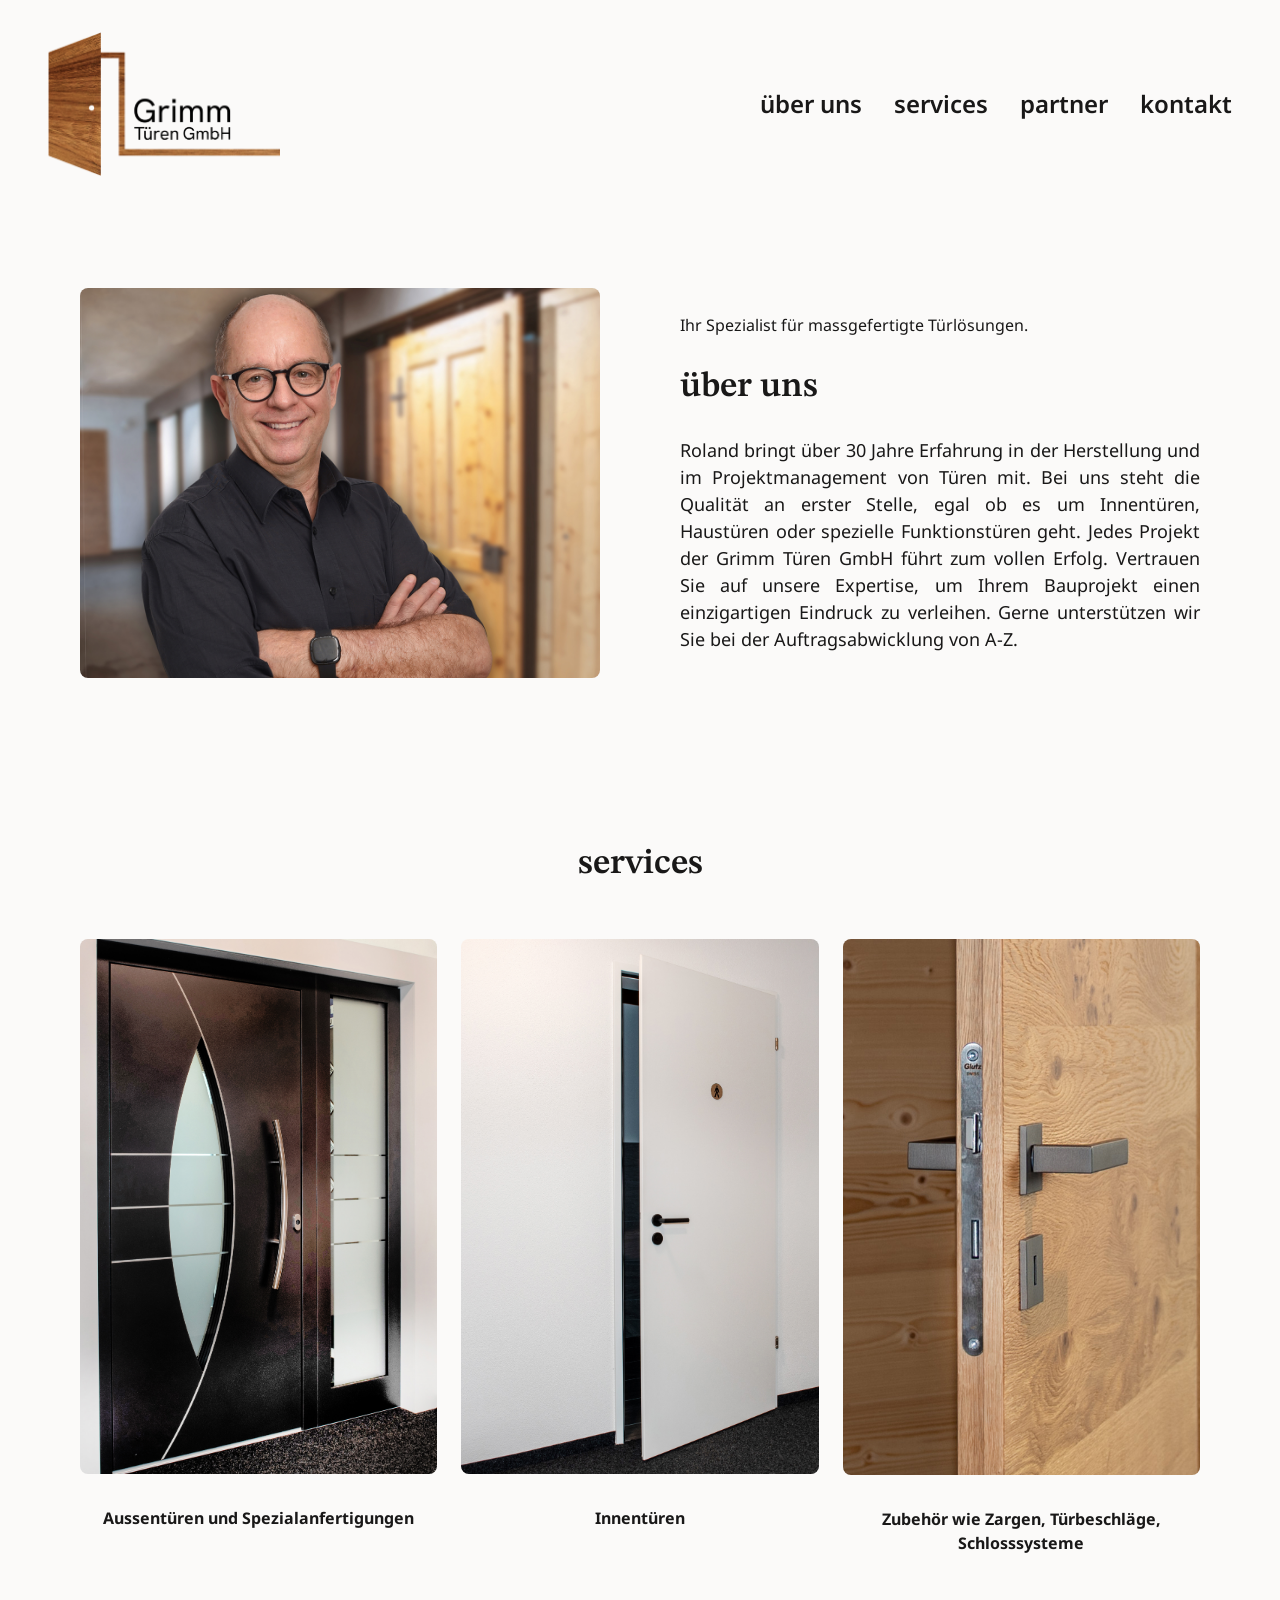
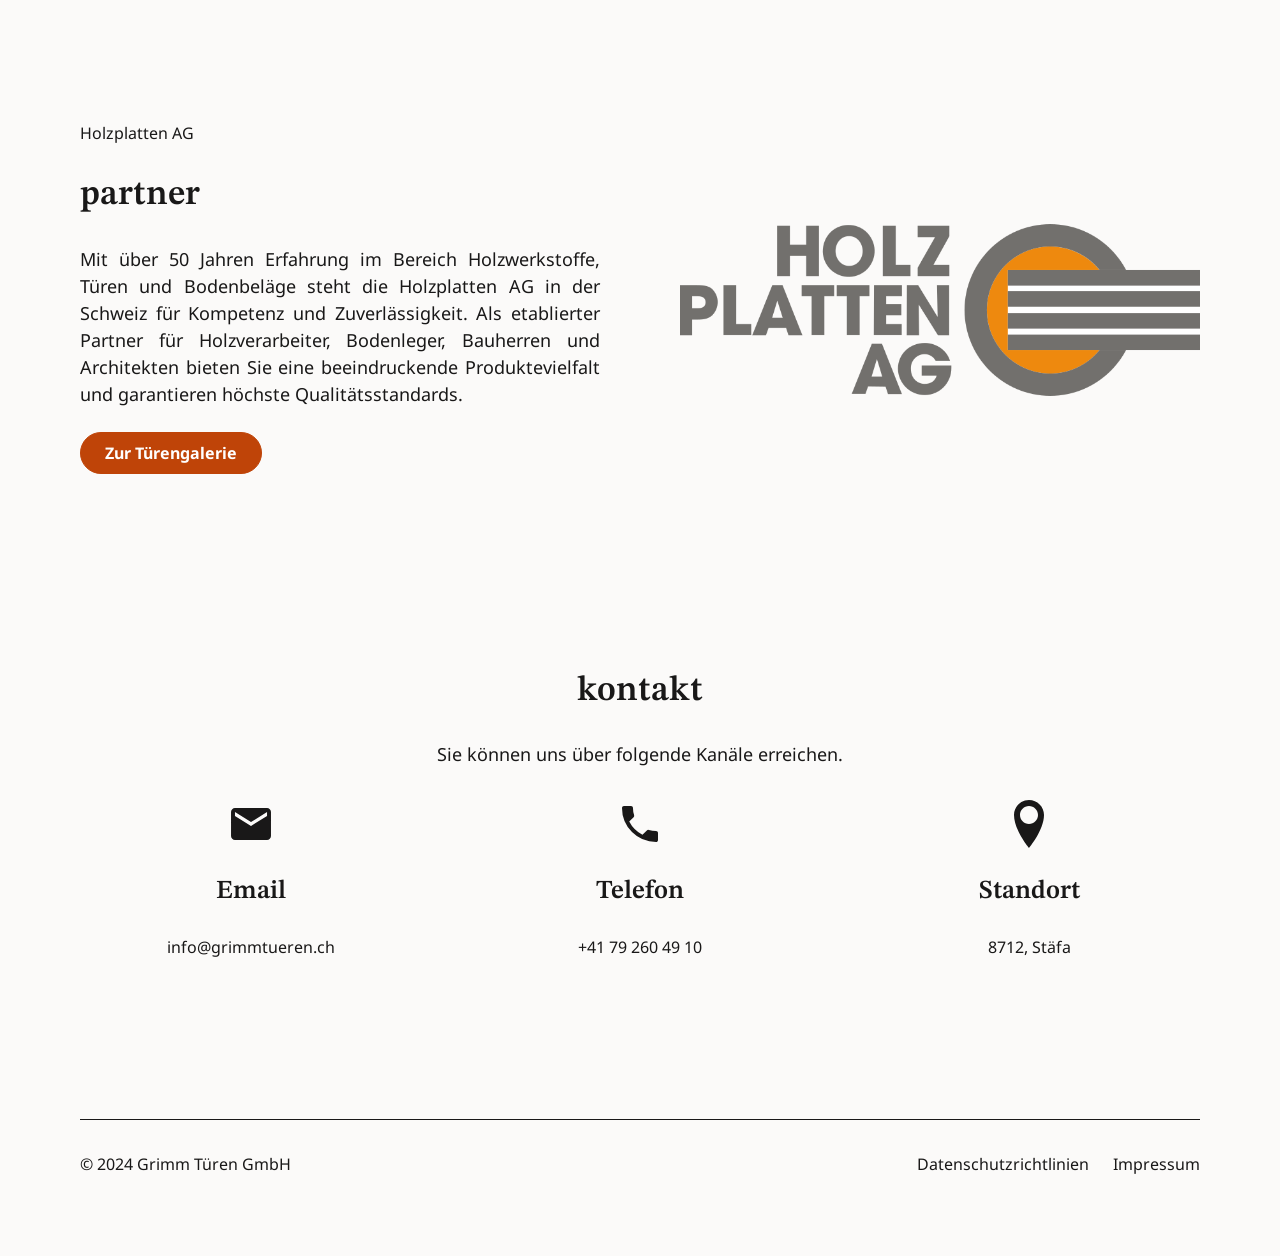
==== index.html @ e2620a85 "Add files via upload" ====
<!DOCTYPE html>
<html lang="de">

<head>
    <title>Grimm Türen GmbH</title>
    <meta property="og:title" content="Grimm Türen GmbH" />
    <meta name="viewport" content="width=device-width, initial-scale=1.0" />
    <meta name="description"
        content="Grimm Türen GmbH ist Ihr Spezialist für individuelle Türenlösungen am Zürichsee." />
    <meta charset="utf-8" />

    <style data-tag="reset-style-sheet">
        html {
            line-height: 1.15;
        }

        body {
            margin: 0;
        }

        * {
            box-sizing: border-box;
            border-width: 0;
            border-style: solid;
        }

        p,
        li,
        ul,
        pre,
        div,
        h1,
        h2,
        h3,
        h4,
        h5,
        h6,
        figure,
        blockquote,
        figcaption {
            margin: 0;
            padding: 0;
        }

        button {
            background-color: transparent;
        }

        button,
        input,
        optgroup,
        select,
        textarea {
            font-family: inherit;
            font-size: 100%;
            line-height: 1.15;
            margin: 0;
        }

        button,
        select {
            text-transform: none;
        }

        button,
        [type="button"],
        [type="reset"],
        [type="submit"] {
            -webkit-appearance: button;
        }

        button::-moz-focus-inner,
        [type="button"]::-moz-focus-inner,
        [type="reset"]::-moz-focus-inner,
        [type="submit"]::-moz-focus-inner {
            border-style: none;
            padding: 0;
        }

        button:-moz-focus,
        [type="button"]:-moz-focus,
        [type="reset"]:-moz-focus,
        [type="submit"]:-moz-focus {
            outline: 1px dotted ButtonText;
        }

        a {
            color: inherit;
            text-decoration: inherit;
        }

        input {
            padding: 2px 4px;
        }

        img {
            display: block;
        }

        html {
            scroll-behavior: smooth
        }
    </style>
    <style data-tag="default-style-sheet">
        html {
            font-family: Inter;
            font-size: 16px;
        }

        body {
            font-weight: 400;
            font-style: normal;
            text-decoration: none;
            text-transform: none;
            letter-spacing: normal;
            line-height: 1.15;
            color: var(--dl-color-theme-neutral-dark);
            background-color: var(--dl-color-theme-neutral-light);

            fill: var(--dl-color-theme-neutral-dark);
        }
    </style>

    <link rel="stylesheet"
        href="https://fonts.googleapis.com/css2?family=Inter:wght@100;200;300;400;500;600;700;800;900&amp;display=swap"
        data-tag="font" />
    <link rel="stylesheet"
        href="https://fonts.googleapis.com/css2?family=Noto+Sans:ital,wght@0,100;0,200;0,300;0,400;0,500;0,600;0,700;0,800;0,900;1,100;1,200;1,300;1,400;1,500;1,600;1,700;1,800;1,900&amp;display=swap"
        data-tag="font" />
    <link rel="stylesheet"
        href="https://fonts.googleapis.com/css2?family=STIX+Two+Text:ital,wght@0,400;0,500;0,600;0,700;1,400;1,500;1,600;1,700&amp;display=swap"
        data-tag="font" />
</head>

<body>
    <link rel="stylesheet" href="./style.css" />
    <div>
        <link href="./index.css" rel="stylesheet" />

        <div class="home-container">
            <header class="navigation-container thq-section-max-width">
                <header data-thq="thq-navbar" class="navigation-navbar-interactive">
                    <a href="index.html" class="navigation-navlink">
                        <img alt="Grimm Türen GmbH Logo" src="images/Logo-Grimm-Tueren.png" class="navigation-image1" />
                    </a>
                    <div data-thq="thq-navbar-nav" class="navigation-desktop-menu">
                        <nav class="navigation-links">
                            <a href="index.html#aboutUsID" class="navigation-link2 thq-link thq-body-small">
                                <span>über uns</span>
                            </a>
                            <a href="index.html#servicesID" class="navigation-link3 thq-link thq-body-small">
                                <span>services</span>
                            </a>
                            <a href="index.html#partnerID" class="navigation-link4 thq-link thq-body-small">
                                <span>partner</span>
                            </a>
                            <a href="index.html#contactID" class="navigation-link41 thq-link thq-body-small">
                                <span>kontakt</span>
                            </a>
                        </nav>
                    </div>
                    <div id="burger-menu" data-thq="thq-burger-menu" class="navigation-burger-menu">
                        <svg viewBox="0 0 1024 1024" class="navigation-icon">
                            <path
                                d="M128 554.667h768c23.552 0 42.667-19.115 42.667-42.667s-19.115-42.667-42.667-42.667h-768c-23.552 0-42.667 19.115-42.667 42.667s19.115 42.667 42.667 42.667zM128 298.667h768c23.552 0 42.667-19.115 42.667-42.667s-19.115-42.667-42.667-42.667h-768c-23.552 0-42.667 19.115-42.667 42.667s19.115 42.667 42.667 42.667zM128 810.667h768c23.552 0 42.667-19.115 42.667-42.667s-19.115-42.667-42.667-42.667h-768c-23.552 0-42.667 19.115-42.667 42.667s19.115 42.667 42.667 42.667z">
                            </path>
                        </svg>
                    </div>
                    <div id="mobile-menu" data-thq="thq-mobile-menu" class="navigation-mobile-menu">
                        <div class="navigation-nav">
                            <div class="navigation-top">
                                <img alt="Grimm Türen GmbH Logo" src="images/Logo-Grimm-Tueren.png"
                                    class="navigation-logo" />
                                <div id="close-menu" data-thq="thq-close-menu" class="navigation-close-menu">
                                    <svg viewBox="0 0 1024 1024" class="navigation-icon02">
                                        <path
                                            d="M810 274l-238 238 238 238-60 60-238-238-238 238-60-60 238-238-238-238 60-60 238 238 238-238z">
                                        </path>
                                    </svg>
                                </div>
                            </div>
                            <nav class="navigation-links1">
                                <a href="index.html#aboutUsID" class="navigation-link21 thq-link thq-body-small">
                                    <span>über uns</span>
                                </a>
                                <a href="index.html#servicesID" class="navigation-link31 thq-link thq-body-small">
                                    <span>services</span>
                                </a>
                                <a href="index.html#partnerID" class="navigation-link42 thq-link thq-body-small">
                                    <span>partner</span>
                                </a>
                                <a href="index.html#contactID" class="navigation-link43 thq-link thq-body-small">
                                    <span>kontakt</span>
                                    <br />
                                </a>
                            </nav>
                        </div>
                    </div>
                </header>
            </header>
            <div class="about-us-layout349 thq-section-padding">
                <div class="about-us-max-width thq-section-max-width">
                    <div class="about-us-image-container">
                        <img alt="Roland Grimm" src="./images/roland.jpg" class="thq-img-ratio-4-3" />
                    </div>
                    <div class="about-us-content">
                        <div class="about-us-section-title">
                            <span class="thq-body-small">
                                <span>Ihr Spezialist für massgefertigte Türlösungen.</span>
                            </span>
                            <div class="about-us-content1">
                                <h2 id="aboutUsID" class="thq-heading-2">
                                    <span>über uns</span>
                                </h2>
                                <p class="about-us-text2 thq-body-large">
                                    <span>
                                        Roland bringt über 30 Jahre Erfahrung in der Herstellung
                                        und im Projektmanagement von Türen mit. Bei uns steht die
                                        Qualität an erster Stelle, egal ob es um Innentüren,
                                        Haustüren oder spezielle Funktionstüren geht. Jedes
                                        Projekt der Grimm Türen GmbH führt zum vollen Erfolg.
                                        Vertrauen Sie auf unsere Expertise, um Ihrem Bauprojekt
                                        einen einzigartigen Eindruck zu verleihen. Gerne
                                        unterstützen wir Sie bei der Auftragsabwicklung von A-Z.
                                    </span>
                                </p>
                            </div>
                        </div>
                    </div>
                </div>
            </div>
            <div class="services-layout301 thq-section-padding">
                <div class="services-max-width thq-section-max-width">
                    <h2 id="servicesID" class="services-text thq-heading-2">
                        <span>services</span>
                    </h2>
                    <div class="services-row thq-grid-auto-300">
                        <div class="services-feature1">
                            <img alt="Aussentüren und Spezialanfertigungen" src="images/türe1.jpg" class="thq-img-ratio-4-6" />
                            <div class="services-content thq-flex-column">
                                <div class="services-section-title thq-flex-column">
                                    <span class="services-description1 thq-body-small">
                                        <span><strong>Aussentüren und Spezialanfertigungen</strong></span>
                                    </span>
                                </div>
                            </div>
                        </div>
                        <div class="services-feature2">
                            <img alt="Innentüren" src="images/türe2.jpg" class="thq-img-ratio-4-6" />
                            <div class="services-content1 thq-flex-column">
                                <div class="services-section-title1 thq-flex-column">
                                    <span class="services-description2 thq-body-small">
                                        <span><strong>Innentüren</strong></span>
                                    </span>
                                </div>
                            </div>
                        </div>
                        <div class="services-feature3">
                            <img alt="Zubehör" src="images/türe3.jpg" class="thq-img-ratio-4-6" />
                            <div class="services-content2 thq-flex-column">
                                <div class="services-section-title2 thq-flex-column">
                                    <span class="services-description3 thq-body-small">
                                        <span>
                                            <strong>Zubehör wie Zargen, Türbeschläge, Schlosssysteme</strong>
                                        </span>
                                    </span>
                                </div>
                            </div>
                        </div>
                    </div>
                </div>
            </div>
            <div class="partner-layout349 thq-section-padding">
                <div class="partner-max-width thq-section-max-width">
                    <div class="partner-content">
                        <div class="partner-section-title">
                            <span class="thq-body-small"><span>Holzplatten AG</span></span>
                            <div class="partner-content1">
                                <h2 id="partnerID" class="thq-heading-2">
                                    <span>partner</span>
                                </h2>
                                <p class="partner-text2 thq-body-large">
                                    <span>
                                        Mit über 50 Jahren Erfahrung im Bereich Holzwerkstoffe,
                                        Türen und Bodenbeläge steht die Holzplatten AG in der
                                        Schweiz für Kompetenz und Zuverlässigkeit. Als etablierter
                                        Partner für Holzverarbeiter, Bodenleger, Bauherren und
                                        Architekten bieten Sie eine beeindruckende
                                        Produktevielfalt und garantieren höchste
                                        Qualitätsstandards.
                                    </span>
                                <div>

                                    <a href="https://www.holzplatten.ch/showrooms/tuerengalerie" target="_blank">
                                        <button class="thq-button-filled">
                                            <span class="thq-body-small">
                                                <span>Zur Türengalerie</span>
                                            </span>
                                        </button>
                                    </a>
                                </div>
                                </p>
                            </div>
                        </div>
                    </div>
                    <div class="partner-image-container">
                        <a href="https://www.holzplatten.ch/showrooms/tuerengalerie" target="_blank"
                            rel="noreferrer noopener" class="partner-link">
                            <img alt="Holzplatten AG Logo" src="images/logo_holz.png" class="thq-img-ratio-4-3" />
                        </a>
                    </div>
                </div>
            </div>
            <div class="contact-contact20 thq-section-padding">
                <div class="contact-max-width thq-section-max-width">
                    <div class="contact-section-title">
                        <div class="contact-content">
                            <h2 id="contactID" class="thq-heading-2">
                                <span>kontakt</span>
                            </h2>
                            <p class="contact-text1 thq-body-large">
                                <span>Sie können uns über folgende Kanäle erreichen.</span>
                            </p>
                        </div>
                    </div>
                    <div class="contact-row">
                        <div class="contact-content1">
                            <svg viewBox="0 0 1024 1024" class="thq-icon-medium">
                                <path
                                    d="M854 342v-86l-342 214-342-214v86l342 212zM854 170q34 0 59 26t25 60v512q0 34-25 60t-59 26h-684q-34 0-59-26t-25-60v-512q0-34 25-60t59-26h684z">
                                </path>
                            </svg>
                            <div class="contact-contact-info">
                                <div class="contact-content2">
                                    <h3 class="contact-text2 thq-heading-3">Email</h3>
                                </div>
                                <a href="mailto:info@grimmtueren.ch">

                                    <span class="contact-email thq-body-small">
                                        <span>info@grimmtueren.ch</span>
                                    </span>
                                </a>

                            </div>
                        </div>
                        <div class="contact-content3">
                            <svg viewBox="0 0 1024 1024" class="thq-icon-medium">
                                <path
                                    d="M282 460q96 186 282 282l94-94q20-20 44-10 72 24 152 24 18 0 30 12t12 30v150q0 18-12 30t-30 12q-300 0-513-213t-213-513q0-18 12-30t30-12h150q18 0 30 12t12 30q0 80 24 152 8 26-10 44z">
                                </path>
                            </svg>
                            <div class="contact-contact-info1">
                                <div class="contact-content4">
                                    <h3 class="contact-text3 thq-heading-3">Telefon</h3>
                                </div>
                                <a href="tel:+41796018379">
                                    <span class="contact-phone thq-body-small">
                                        <span>+41 79 260 49 10</span>
                                    </span>
                                </a>
                            </div>
                        </div>
                        <div class="contact-content5">
                            <svg viewBox="0 0 1024 1024" class="thq-icon-medium">
                                <path
                                    d="M512 0c-176.732 0-320 143.268-320 320 0 320 320 704 320 704s320-384 320-704c0-176.732-143.27-320-320-320zM512 512c-106.040 0-192-85.96-192-192s85.96-192 192-192 192 85.96 192 192-85.96 192-192 192z">
                                </path>
                            </svg>
                            <div class="contact-contact-info2">
                                <div class="contact-content6">
                                    <h3 class="contact-text4 thq-heading-3">Standort</h3>
                                </div>
                                <a href="https://www.google.com/maps/place/St%C3%A4fa/" target="_blank">
                                    <span class="contact-address thq-body-small">
                                        <span>8712, Stäfa</span>
                                    </span>
                                </a>
                            </div>
                        </div>
                    </div>
                </div>
            </div>
            <footer class="footer-footer7 thq-section-padding">
                <div class="footer-max-width thq-section-max-width">
                    <div class="footer-credits">
                        <div class="thq-divider-horizontal"></div>
                        <div class="footer-row">
                            <div class="footer-container">
                                <span class="thq-body-small">
                                    <span>© 2024 Grimm Türen GmbH</span>
                                </span>
                            </div>
                            <div class="footer-footer-links">
                                <a href="privacy.html" class="footer-text1 thq-body-small">
                                    <span>Datenschutzrichtlinien</span>
                                </a>
                                <a href="impressum.html" class="footer-text2 thq-body-small">
                                    <span>Impressum</span>
                                </a>
                            </div>
                        </div>
                    </div>
                </div>
            </footer>
        </div>
    </div>
    <script>
        document.getElementById("burger-menu").addEventListener("click", function () {
            document.getElementById("mobile-menu").classList.add("open");
        });

        document.getElementById("close-menu").addEventListener("click", function () {
            document.getElementById("mobile-menu").classList.remove("open");
        });

        var navLinks = document.querySelectorAll("#mobile-menu .navigation-links1 a");
        navLinks.forEach(function (link) {
            link.addEventListener("click", function () {
                document.getElementById("mobile-menu").classList.remove("open");
            });
        });
    </script>
</body>

</html>
---- style.css ----
:root {
  --dl-size-size-large: 144px;
  --dl-size-size-small: 48px;
  --dl-size-size-medium: 96px;
  --dl-size-size-xlarge: 192px;
  --dl-size-size-xsmall: 16px;
  --dl-space-space-unit: 16px;
  --dl-size-size-xxlarge: 288px;
  --dl-size-size-maxwidth: 1400px;
  --dl-color-theme-accent1: #FFFFFF;
  --dl-color-theme-accent2: #F5D1B0;
  --dl-radius-radius-round: 50%;
  --dl-color-theme-primary1: #BF4408;
  --dl-color-theme-primary2: #E65103;
  --dl-space-space-halfunit: 8px;
  --dl-space-space-sixunits: 96px;
  --dl-space-space-twounits: 32px;
  --dl-radius-radius-radius2: 2px;
  --dl-radius-radius-radius4: 4px;
  --dl-radius-radius-radius8: 8px;
  --dl-space-space-fiveunits: 80px;
  --dl-space-space-fourunits: 64px;
  --dl-color-theme-secondary1: #FFFFFF;
  --dl-color-theme-secondary2: #FBF1EB;
  --dl-space-space-threeunits: 48px;
  --dl-color-theme-neutral-dark: #191818;
  --dl-radius-radius-cardradius: 8px;
  --dl-color-theme-neutral-light: #FBFAF9;
  --dl-radius-radius-imageradius: 8px;
  --dl-radius-radius-inputradius: 24px;
  --dl-radius-radius-buttonradius: 24px;
  --dl-space-space-oneandhalfunits: 24px;
}
.button {
  color: var(--dl-color-theme-neutral-dark);
  display: inline-block;
  padding: 0.5rem 1rem;
  border-color: var(--dl-color-theme-neutral-dark);
  border-width: 1px;
  border-radius: 4px;
  background-color: var(--dl-color-theme-neutral-light);
}
.input {
  color: var(--dl-color-theme-neutral-dark);
  cursor: auto;
  padding: 0.5rem 1rem;
  border-color: var(--dl-color-theme-neutral-dark);
  border-width: 1px;
  border-radius: 4px;
  background-color: var(--dl-color-theme-neutral-light);
}
.textarea {
  color: var(--dl-color-theme-neutral-dark);
  cursor: auto;
  padding: 0.5rem;
  border-color: var(--dl-color-theme-neutral-dark);
  border-width: 1px;
  border-radius: 4px;
  background-color: var(--dl-color-theme-neutral-light);
}
.list {
  width: 100%;
  margin: 1em 0px 1em 0px;
  display: block;
  padding: 0px 0px 0px 1.5rem;
  list-style-type: none;
  list-style-position: outside;
}
.list-item {
  display: list-item;
}
.teleport-show {
  display: flex !important;
  transform: none !important;
}
.thq-input {
  color: var(--dl-color-theme-neutral-dark);
  cursor: auto;
  outline: none;
  padding: 0.5rem 1rem;
  align-self: stretch;
  text-align: center;
  border-color: var(--dl-color-theme-neutral-dark);
  border-width: 1px;
  border-radius: var(--dl-radius-radius-inputradius);
  background-color: var(--dl-color-theme-neutral-light);
}
.thq-input:focus {
  outline: 1px solid var(--dl-color-theme-primary1);
}
.thq-button-filled {
  gap: var(--dl-space-space-halfunit);
  fill: var(--dl-color-theme-secondary1);
  color: var(--dl-color-theme-secondary1);
  cursor: pointer;
  display: flex;
  transition: 0.3s;
  align-items: center;
  font-weight: bold;
  padding-top: var(--dl-space-space-halfunit);
  white-space: nowrap;
  border-color: var(--dl-color-theme-primary1);
  border-width: 1px;
  padding-left: var(--dl-space-space-oneandhalfunits);
  border-radius: var(--dl-radius-radius-buttonradius);
  padding-right: var(--dl-space-space-oneandhalfunits);
  padding-bottom: var(--dl-space-space-halfunit);
  justify-content: center;
  background-color: var(--dl-color-theme-primary1);
}
.thq-button-filled:hover {
  fill: var(--dl-color-theme-secondary2);
  color: var(--dl-color-theme-secondary2);
  border-color: var(--dl-color-theme-primary2);
  background-color: var(--dl-color-theme-primary2);
}
.thq-button-outline {
  gap: var(--dl-space-space-halfunit);
  fill: var(--dl-color-theme-primary1);
  color: var(--dl-color-theme-primary1);
  border: 1px solid;
  cursor: pointer;
  display: flex;
  transition: 0.3s;
  align-items: center;
  font-weight: bold;
  padding-top: var(--dl-space-space-halfunit);
  white-space: nowrap;
  border-color: var(--dl-color-theme-primary1);
  padding-left: var(--dl-space-space-oneandhalfunits);
  border-radius: var(--dl-radius-radius-buttonradius);
  padding-right: var(--dl-space-space-oneandhalfunits);
  padding-bottom: var(--dl-space-space-halfunit);
  justify-content: center;
}
.thq-button-outline:hover {
  fill: var(--dl-color-theme-secondary2);
  color: var(--dl-color-theme-secondary2);
  border-color: var(--dl-color-theme-primary2);
  background-color: var(--dl-color-theme-primary2);
}
.thq-button-flat {
  gap: var(--dl-space-space-halfunit);
  fill: var(--dl-color-theme-primary1);
  color: var(--dl-color-theme-primary1);
  cursor: pointer;
  display: flex;
  transition: 0.3s;
  align-items: center;
  font-weight: bold;
  padding-top: var(--dl-space-space-halfunit);
  white-space: nowrap;
  border-color: transparent;
  border-width: 1px;
  padding-left: var(--dl-space-space-oneandhalfunits);
  border-radius: var(--dl-radius-radius-buttonradius);
  padding-right: var(--dl-space-space-oneandhalfunits);
  padding-bottom: var(--dl-space-space-halfunit);
  justify-content: center;
}
.thq-button-flat:hover {
  fill: var(--dl-color-theme-secondary1);
  color: var(--dl-color-theme-secondary1);
  border-color: var(--dl-color-theme-primary2);
  background-color: var(--dl-color-theme-primary2);
}
.thq-heading-1 {
  font-size: 48px;
  font-family: STIX Two Text;
  font-weight: 700;
  line-height: 1.5;
}
.thq-heading-2 {
  font-size: 35px;
  font-family: STIX Two Text;
  font-weight: 600;
  line-height: 1.5;
}
.thq-heading-3 {
  font-size: 26px;
  font-family: STIX Two Text;
  font-weight: 600;
  line-height: 1.5;
}
.thq-body-large {
  font-size: 18px;
  font-family: Noto Sans;
  line-height: 1.5;
}
.thq-body-small {
  font-size: 16px;
  font-family: Noto Sans;
  line-height: 1.5;
}
.thq-team-image-round {
  width: 80px;
  height: 80px;
  object-fit: cover;
  border-radius: 50%;
}
.thq-section-padding {
  width: 100%;
  display: flex;
  padding: var(--dl-space-space-fiveunits);
  position: relative;
  align-items: center;
  flex-direction: column;
}
.thq-section-max-width {
  width: 100%;
  max-width: var(--dl-size-size-maxwidth);
}
.thq-img-ratio-1-1 {
  width: 100%;
  object-fit: cover;
  aspect-ratio: 1/1;
  border-radius: var(--dl-radius-radius-imageradius);
}
.thq-img-ratio-16-9 {
  width: 100%;
  object-fit: cover;
  aspect-ratio: 16/9;
  border-radius: var(--dl-radius-radius-imageradius);
}
.thq-img-ratio-4-3 {
  width: 100%;
  object-fit: cover;
  aspect-ratio: 4/3;
  border-radius: var(--dl-radius-radius-imageradius);
}
.thq-img-ratio-4-6 {
  width: 100%;
  object-fit: cover;
  aspect-ratio: 4/6;
  border-radius: var(--dl-radius-radius-imageradius);
}
.thq-img-round {
  width: 100%;
  border-radius: var(--dl-radius-radius-round);
}
.thq-flex-column {
  gap: var(--dl-space-space-twounits);
  display: flex;
  overflow: hidden;
  position: relative;
  align-items: center;
  flex-direction: column;
}
.thq-flex-row {
  gap: var(--dl-space-space-twounits);
  display: flex;
  overflow: hidden;
  position: relative;
  align-items: center;
}
.thq-grid-6 {
  display: grid;
  grid-gap: var(--dl-space-space-twounits);
  grid-template-columns: 1fr 1fr 1fr 1fr 1fr 1fr;
}
.thq-grid-5 {
  display: grid;
  grid-gap: var(--dl-space-space-twounits);
  grid-template-columns: 1fr 1fr 1fr 1fr 1fr;
}
.thq-card {
  gap: var(--dl-space-space-oneandhalfunits);
  display: flex;
  padding: var(--dl-space-space-twounits);
  align-items: stretch;
  border-radius: var(--dl-radius-radius-cardradius);
  flex-direction: column;
}
.thq-box-shadow {
  box-shadow: 0px 0px 5px -2px var(--dl-color-theme-neutral-dark);
}
.thq-grid-3 {
  display: grid;
  grid-gap: var(--dl-space-space-twounits);
  grid-template-columns: 1fr 1fr 1fr;
}
.thq-grid-4 {
  display: grid;
  grid-gap: var(--dl-space-space-twounits);
  grid-template-columns: 1fr 1fr 1fr 1fr;
}
.thq-grid-2 {
  width: 100%;
  display: grid;
  grid-gap: var(--dl-space-space-twounits);
  grid-template-columns: 1fr 1fr;
}
.thq-checkbox {
  width: var(--dl-size-size-xsmall);
  height: var(--dl-size-size-xsmall);
}
.thq-select {
  cursor: pointer;
  appearance: none;
  padding-top: var(--dl-space-space-halfunit);
  padding-left: var(--dl-space-space-unit);
  border-radius: var(--dl-radius-radius-inputradius);
  padding-right: var(--dl-space-space-twounits);
  padding-bottom: var(--dl-space-space-halfunit);
  background-color: var(--dl-color-theme-neutral-light);
  background-image: url('data:image/svg+xml;charset=US-ASCII,%3Csvg width%3D%2220%22 height%3D%2220%22 xmlns%3D%22http%3A//www.w3.org/2000/svg%22 viewBox%3D%220 0 20 20%22 fill%3D%22%23000%22%3E%3Cpath d%3D%22M4.293 7.293a1 1 0 011.414 0L10 11.586l4.293-4.293a1 1 0 111.414 1.414l-5 5a1 1 0 01-1.414 0l-5-5a1 1 0 010-1.414z%22/%3E%3C/svg%3E');
  background-repeat: no-repeat;
  background-position: right 8px center;
}
.thq-divider-horizontal {
  width: 100%;
  height: 1px;
  background-color: var(--dl-color-theme-neutral-dark);
}
.thq-icon-small {
  width: 24px;
  height: 24px;
}
.thq-button-icon {
  fill: var(--dl-color-theme-secondary1);
  padding: 3px;
  transition: 0.3s;
  border-radius: var(--dl-radius-radius-round);
}
.thq-button-icon:hover {
  fill: var(--dl-color-theme-secondary2);
}
.thq-icon-medium {
  width: var(--dl-size-size-small);
  height: var(--dl-size-size-small);
}
.thq-icon-x-small {
  width: var(--dl-size-size-xsmall);
  height: var(--dl-size-size-xsmall);
}
.thq-link {
  cursor: pointer;
  display: inline-block;
  overflow: hidden;
  background: linear-gradient(to right, var(--dl-color-theme-primary1) 50%, var(--dl-color-theme-neutral-dark) 50%);
  transition: background-position 300ms ease;
  font-weight: 600;
  background-clip: text;
  background-size: 200% 100%;
  background-position: 100%;
  -webkit-text-fill-color: transparent;
}
.thq-link:hover {
  background-position: 0 100%;
}
.thq-grid-auto-300 {
  display: grid;
  grid-gap: var(--dl-space-space-oneandhalfunits);
  grid-template-columns: repeat(auto-fit, minmax(300px, 1fr));
}
.thq-animated-group-vertical-reverse {
  gap: var(--dl-space-space-unit);
  width: 100%;
  display: flex;
  animation: scroll-y 20s linear infinite;
  align-items: flex-start;
  flex-direction: column;
  justify-content: space-around;
  animation-direction: reverse;
}
.thq-animated-group-horizontal-reverse {
  gap: var(--dl-space-space-unit);
  display: flex;
  animation: scroll-x 20s linear infinite;
  min-width: 100%;
  align-items: center;
  flex-shrink: 0;
  justify-content: space-around;
  animation-direction: reverse;
}
.thq-animated-group-vertical {
  gap: var(--dl-space-space-unit);
  width: 100%;
  display: flex;
  animation: scroll-y 20s linear infinite;
  align-items: flex-start;
  flex-direction: column;
  justify-content: space-around;
}
.thq-animated-group-horizontal {
  gap: var(--dl-space-space-unit);
  display: flex;
  animation: scroll-x 20s linear infinite;
  min-width: 100%;
  align-items: center;
  flex-shrink: 0;
  justify-content: space-around;
}
.thq-animated-group-container-vertical {
  gap: var(--dl-space-space-unit);
  display: flex;
  overflow: hidden;
  flex-direction: column;
}
.thq-animated-group-container-horizontal {
  gap: var(--dl-space-space-unit);
  display: flex;
  overflow: hidden;
}
.thq-mask-image-vertical {
  mask-image: linear-gradient(to bottom, transparent, black 1%, black 99%, transparent);
}
.thq-mask-image-horizontal {
  mask-image: linear-gradient(to right, transparent, black 1%, black 99%, transparent);
}
.thq-img-scale {
  transition: 0.3s;
}
.thq-img-scale:hover {
  scale: 1.05;
}
.thq-animated-card-bg-1 {
  width: 100%;
  height: 100%;
  transition: transform 0.3s;
  border-radius: var(--dl-radius-radius-cardradius);
  background-color: var(--dl-color-theme-accent1);
}
.thq-animated-card-bg-2 {
  transition: transform 0.3s;
  border-radius: var(--dl-radius-radius-cardradius);
  background-color: var(--dl-color-theme-accent2);
}
.thq-button-animated {
  outline: none;
  z-index: 1;
  overflow: hidden;
  position: relative;
  border-width: 2px;
}
.thq-input::placeholder {
  text-align: center;
  vertical-align: middle;
}
.thq-animated-group-container-vertical:hover div {
  animation-play-state: paused;
}
.thq-animated-group-container-horizontal:hover div {
  animation-play-state: paused;
}
.thq-animated-card-bg-2:has([data-animated="true"]:hover) {
  transform: translate3d(0px, 0px, 0px) scale3d(1, 1, 1) rotateX(0deg) rotateY(0deg) rotateZ(3deg) skew(0deg, 0deg);
}
.thq-animated-card-bg-1:has([data-animated="true"]:hover) {
  transform: translate3d(0px, 0px, 0px) scale3d(1, 1, 1) rotateX(0deg) rotateY(0deg) rotateZ(-6deg) skew(0deg, 0deg);
}
.thq-button-animated:before {
  top: 0;
  left: -20%;
  color: var(--dl-color-theme-neutral-light);
  width: 200%;
  height: 101%;
  content: "";
  z-index: 1;
  position: absolute;
  transform: scaleX(0);
  transition: transform 0.5s;
  border-radius: var(--dl-radius-radius-buttonradius);
  background-color: var(--dl-color-theme-neutral-dark);
  transform-origin: 0 0;
  transition-timing-function: cubic-bezier(0.5, 1.6, 0.4, 0.7);
}
.thq-button-animated:hover::before {
  color: var(--dl-color-theme-neutral-light);
  z-index: -1;
  transform: scaleX(1);
}
.Content {
  font-size: 16px;
  font-family: Inter;
  font-weight: 400;
  line-height: 1.15;
  text-transform: none;
  text-decoration: none;
}
@media(max-width: 991px) {
  .thq-grid-4 {
    grid-template-columns: 1fr 1fr 1fr;
  }
}
@media(max-width: 767px) {
  .thq-section-padding {
    padding: var(--dl-space-space-threeunits);
  }
  .thq-flex-column {
    gap: var(--dl-space-space-oneandhalfunits);
  }
  .thq-flex-row {
    gap: var(--dl-space-space-oneandhalfunits);
  }
  .thq-grid-6 {
    grid-gap: var(--dl-space-space-oneandhalfunits);
    grid-template-columns: 1fr 1fr 1fr;
  }
  .thq-grid-5 {
    grid-gap: var(--dl-space-space-oneandhalfunits);
    grid-template-columns: 1fr 1fr 1fr;
  }
  .thq-card {
    padding: var(--dl-space-space-oneandhalfunits);
  }
  .thq-grid-3 {
    grid-gap: var(--dl-space-space-oneandhalfunits);
    grid-template-columns: 1fr 1fr;
  }
  .thq-grid-4 {
    grid-gap: var(--dl-space-space-oneandhalfunits);
    flex-direction: row;
    grid-template-columns: 1fr 1fr;
  }
  .thq-grid-2 {
    grid-gap: var(--dl-space-space-oneandhalfunits);
    grid-template-columns: 1fr;
  }
  .thq-img-scale {
    width: 100%;
  }
}
@media(max-width: 479px) {
  .thq-section-padding {
    padding: var(--dl-space-space-oneandhalfunits);
  }
  .thq-flex-column {
    gap: var(--dl-space-space-unit);
  }
  .thq-flex-row {
    gap: var(--dl-space-space-unit);
  }
  .thq-grid-6 {
    grid-gap: var(--dl-space-space-unit);
    grid-template-columns: 1fr 1fr;
  }
  .thq-grid-5 {
    grid-gap: var(--dl-space-space-unit);
    grid-template-columns: 1fr 1fr;
  }
  .thq-grid-3 {
    grid-gap: var(--dl-space-space-unit);
    align-items: center;
    grid-template-columns: 1fr;
  }
  .thq-grid-4 {
    grid-gap: var(--dl-space-space-unit);
    align-items: center;
    flex-direction: column;
    grid-template-columns: 1fr;
  }
  .thq-grid-2 {
    grid-gap: var(--dl-space-space-unit);
  }
  .thq-grid-auto-300 {
    grid-template-columns: 1fr;
  }
}
---- index.css ----
.navigation-container {
  width: 100%;
  display: flex;
  z-index: 100;
  position: relative;
  justify-content: center;
  background-color: var(--dl-color-theme-neutral-light);
}
.navigation-navbar-interactive {
  width: 100%;
  display: flex;
  z-index: 100;
  align-items: center;
  padding-top: var(--dl-space-space-twounits);
  padding-left: var(--dl-space-space-threeunits);
  padding-right: var(--dl-space-space-threeunits);
  padding-bottom: var(--dl-space-space-twounits);
  justify-content: space-between;
}
.navigation-navlink {
  display: contents;
}
.navigation-image1 {
  height: 9rem;
  text-decoration: none;
}
.navigation-desktop-menu {
  flex: 1;
  display: flex;
  justify-content: space-between;
}
.navigation-links {
  gap: var(--dl-space-space-twounits);
  flex: 1;
  display: flex;
  align-self: stretch;
  align-items: center;
  flex-direction: row;
  justify-content: flex-end;
}
.navigation-link2 {
  font-size: 24px;
  text-decoration: none;
}
.navigation-link3 {
  font-size: 24px;
  text-decoration: none;
}
.navigation-link4 {
  font-size: 24px;
  text-decoration: none;
}
.navigation-link41 {
  font-size: 24px;
  text-decoration: none;
}
.navigation-burger-menu {
  display: none;
}
.navigation-icon {
  width: var(--dl-size-size-xsmall);
  height: var(--dl-size-size-xsmall);
}
.navigation-mobile-menu {
  top: 0px;
  left: 0px;
  width: 100%;
  height: 100vh;
    transform: translateX(100%);
    opacity: 0;
    transition: transform 0.3s ease, opacity 0.3s ease;
  padding: var(--dl-space-space-twounits);
  z-index: 100;
  position: absolute;
  flex-direction: column;
  justify-content: space-between;
  background-color: var(--dl-color-theme-neutral-light);
}

.navigation-mobile-menu.open {
    transform: translateX(0);
    opacity: 1;
}
.navigation-nav {
  display: flex;
  align-items: stretch;
  flex-direction: column;
}
.navigation-top {
  width: 100%;
  display: flex;
  align-items: center;
  margin-bottom: var(--dl-space-space-threeunits);
  justify-content: space-between;
}
.navigation-logo {
  height: 9rem;
}
.navigation-close-menu {
  display: flex;
  align-items: center;
  justify-content: center;
}
.navigation-icon02 {
  width: var(--dl-size-size-xsmall);
  height: var(--dl-size-size-xsmall);
}
.navigation-links1 {
  gap: var(--dl-space-space-unit);
  width: 100%;
  display: flex;
  align-self: flex-start;
  flex-direction: column;
}
.navigation-link21 {
  text-decoration: none;
}
.navigation-link31 {
  text-decoration: none;
}
.navigation-link42 {
  text-decoration: none;
}
.navigation-link43 {
  text-decoration: none;
}
.navigation-icon-group {
  gap: var(--dl-space-space-twounits);
  display: flex;
}
.navigation-icon06 {
  height: var(--dl-size-size-xsmall);
}
.navigation-icon08 {
  height: var(--dl-size-size-xsmall);
}
.navigation-container1 {
  top: 0px;
  width: 100%;
  height: 100%;
  display: flex;
  position: fixed;
  align-items: flex-start;
  flex-direction: column;
}


@media(max-width: 767px) {
  .navigation-navbar-interactive {
    padding-left: var(--dl-space-space-twounits);
    padding-right: var(--dl-space-space-twounits);
  }
  .navigation-desktop-menu {
    display: none;
  }
  .navigation-burger-menu {
    display: flex;
    align-items: center;
    justify-content: center;
  }
  .navigation-link21 {
    font-size: 24px;
  }
  .navigation-link31 {
    font-size: 24px;
  }
  .navigation-link42 {
    font-size: 24px;
  }
  .navigation-link43 {
    font-size: 24px;
  }
}
@media(max-width: 479px) {
  .navigation-navbar-interactive {
    padding: var(--dl-space-space-unit);
  }
  .navigation-mobile-menu {
    padding: var(--dl-space-space-unit);
  }
}

.about-us-layout349 {
  display: flex;
  overflow: hidden;
  position: relative;
  align-items: center;
  flex-direction: column;
}
.about-us-max-width {
  gap: var(--dl-space-space-fiveunits);
  display: flex;
  align-items: center;
}
.about-us-image-container {
  flex: 1;
  display: flex;
  position: relative;
  align-items: center;
}
.about-us-content {
  gap: var(--dl-space-space-oneandhalfunits);
  flex: 1;
  display: flex;
  align-items: flex-start;
  flex-direction: column;
}
.about-us-section-title {
  gap: var(--dl-space-space-oneandhalfunits);
  display: flex;
  align-self: stretch;
  align-items: flex-start;
  flex-direction: column;
}
.about-us-content1 {
  gap: var(--dl-space-space-oneandhalfunits);
  display: flex;
  align-self: stretch;
  align-items: flex-start;
  flex-direction: column;
}
.about-us-text2 {
  text-align: justify;
}
@media(max-width: 991px) {
  .about-us-max-width {
    gap: var(--dl-space-space-twounits);
    flex-direction: column;
  }
}

.services-layout301 {
  gap: var(--dl-space-space-fiveunits);
  width: 100%;
  height: auto;
  display: flex;
  overflow: hidden;
  position: relative;
  align-items: center;
  flex-shrink: 0;
  flex-direction: column;
  justify-content: center;
}
.services-max-width {
  gap: var(--dl-space-space-threeunits);
  display: flex;
  align-items: center;
  flex-direction: column;
}
.services-text {
  text-align: center;
}
.services-row {
  width: 100%;
}
.services-feature1 {
  gap: var(--dl-space-space-twounits);
  flex: 1;
  width: auto;
  display: flex;
  overflow: hidden;
  max-width: 600px;
  align-items: flex-start;
  flex-shrink: 0;
  flex-direction: column;
}
.services-content {
  align-self: stretch;
  align-items: center;
}
.services-section-title {
  align-self: stretch;
  align-items: center;
}
.services-description1 {
  text-align: center;
}
.services-feature2 {
  gap: var(--dl-space-space-twounits);
  flex: 1;
  width: auto;
  display: flex;
  overflow: hidden;
  max-width: 600px;
  align-items: flex-start;
  flex-shrink: 0;
  flex-direction: column;
}
.services-content1 {
  align-self: stretch;
  align-items: center;
}
.services-section-title1 {
  align-self: stretch;
  align-items: center;
}
.services-description2 {
  text-align: center;
}
.services-feature3 {
  gap: var(--dl-space-space-twounits);
  flex: 1;
  width: auto;
  display: flex;
  overflow: hidden;
  max-width: 600px;
  align-items: flex-start;
  flex-shrink: 0;
  flex-direction: column;
}
.services-content2 {
  align-self: stretch;
  align-items: center;
}
.services-section-title2 {
  align-self: stretch;
  align-items: center;
}
.services-description3 {
  text-align: center;
}
@media(max-width: 991px) {
  .services-row {
    width: auto;
    align-items: center;
    flex-direction: column;
  }
  .services-feature1 {
    width: 100%;
  }
  .services-feature2 {
    width: 100%;
  }
  .services-feature3 {
    width: 100%;
  }
}
@media(max-width: 767px) {
  .services-text {
    text-align: center;
  }
}
@media(max-width: 479px) {
  .services-max-width {
    gap: var(--dl-space-space-oneandhalfunits);
  }
}

.partner-layout349 {
  display: flex;
  overflow: hidden;
  position: relative;
  align-items: center;
  flex-direction: column;
}
.partner-max-width {
  gap: var(--dl-space-space-fiveunits);
  display: flex;
  align-items: center;
}
.partner-content {
  gap: var(--dl-space-space-oneandhalfunits);
  flex: 1;
  display: flex;
  align-items: flex-start;
  flex-direction: column;
}
.partner-section-title {
  gap: var(--dl-space-space-oneandhalfunits);
  display: flex;
  align-self: stretch;
  align-items: flex-start;
  flex-direction: column;
}
.partner-content1 {
  gap: var(--dl-space-space-oneandhalfunits);
  display: flex;
  align-self: stretch;
  align-items: flex-start;
  flex-direction: column;
}
.partner-text2 {
  text-align: justify;
}
.partner-image-container {
  flex: 1;
  display: flex;
  position: relative;
  align-items: center;
}
.partner-link {
  display: contents;
}
.partner-placeholder-image {
  text-decoration: none;
}
@media(max-width: 991px) {
  .partner-max-width {
    gap: var(--dl-space-space-twounits);
    flex-direction: column-reverse;
  }
}

.contact-contact20 {
  display: flex;
  overflow: hidden;
  position: relative;
  align-items: center;
  flex-direction: column;
}
.contact-max-width {
  gap: var(--dl-space-space-twounits);
  display: flex;
  align-items: center;
  flex-direction: column;
}
.contact-section-title {
  gap: var(--dl-space-space-unit);
  width: auto;
  display: flex;
  max-width: 800px;
  align-items: center;
  flex-shrink: 0;
  flex-direction: column;
}
.contact-content {
  gap: var(--dl-space-space-oneandhalfunits);
  display: flex;
  align-self: stretch;
  align-items: center;
  flex-direction: column;
}
.contact-text1 {
  text-align: center;
}
.contact-row {
  gap: var(--dl-space-space-threeunits);
  display: flex;
  align-self: stretch;
  align-items: flex-start;
}
.contact-content1 {
  gap: var(--dl-space-space-oneandhalfunits);
  flex: 1;
  width: 100%;
  display: flex;
  align-items: center;
  flex-direction: column;
}
.contact-contact-info {
  gap: var(--dl-space-space-oneandhalfunits);
  display: flex;
  align-self: stretch;
  align-items: center;
  flex-direction: column;
}
.contact-content2 {
  gap: var(--dl-space-space-unit);
  display: flex;
  align-self: stretch;
  align-items: stretch;
  flex-direction: column;
}
.contact-text2 {
  align-self: stretch;
  text-align: center;
}
.contact-email {
  text-align: center;
}
.contact-content3 {
  gap: var(--dl-space-space-oneandhalfunits);
  flex: 1;
  width: 100%;
  display: flex;
  align-items: center;
  flex-direction: column;
}
.contact-contact-info1 {
  gap: var(--dl-space-space-oneandhalfunits);
  display: flex;
  align-self: stretch;
  align-items: center;
  flex-direction: column;
}
.contact-content4 {
  gap: var(--dl-space-space-unit);
  display: flex;
  align-self: stretch;
  align-items: stretch;
  flex-direction: column;
}
.contact-text3 {
  align-self: stretch;
  text-align: center;
}
.contact-phone {
  text-align: center;
}
.contact-content5 {
  gap: var(--dl-space-space-oneandhalfunits);
  flex: 1;
  width: 100%;
  display: flex;
  align-items: center;
  flex-direction: column;
}
.contact-contact-info2 {
  gap: var(--dl-space-space-oneandhalfunits);
  display: flex;
  align-self: stretch;
  align-items: center;
  flex-direction: column;
}
.contact-content6 {
  gap: var(--dl-space-space-unit);
  display: flex;
  align-self: stretch;
  align-items: stretch;
  flex-direction: column;
}
.contact-text4 {
  align-self: stretch;
  text-align: center;
}
.contact-address {
  text-align: center;
}
@media(max-width: 767px) {
  .contact-row {
    flex-direction: column;
  }
}
@media(max-width: 479px) {
  .contact-row {
    align-items: stretch;
  }
}

.footer-footer7 {
  width: 100%;
  height: auto;
  display: flex;
  overflow: hidden;
  position: relative;
  align-items: center;
  flex-shrink: 0;
  flex-direction: column;
  justify-content: center;
}
.footer-max-width {
  gap: var(--dl-space-space-threeunits);
  display: flex;
  align-items: center;
  flex-direction: column;
}
.footer-credits {
  gap: var(--dl-space-space-twounits);
  display: flex;
  align-self: stretch;
  align-items: center;
  flex-direction: column;
}
.footer-row {
  display: flex;
  align-self: stretch;
  align-items: flex-start;
  flex-shrink: 0;
  justify-content: space-between;
}
.footer-container {
  display: flex;
  align-items: flex-start;
}
.footer-footer-links {
  gap: 24px;
  display: flex;
  align-items: flex-start;
}
.footer-text1 {
  text-decoration: none;
}
.footer-text2 {
  text-decoration: none;
}


@media(max-width: 767px) {
  .footer-row {
    gap: var(--dl-space-space-oneandhalfunits);
    align-items: center;
    flex-direction: column;
    justify-content: center;
  }
}
@media(max-width: 479px) {
  .footer-max-width {
    gap: var(--dl-space-space-oneandhalfunits);
  }
  .footer-footer-links {
    align-items: center;
    flex-direction: column;
    justify-content: center;
  }
}

.home-container {
  width: 100%;
  display: flex;
  min-height: 100vh;
  align-items: center;
  flex-direction: column;
}
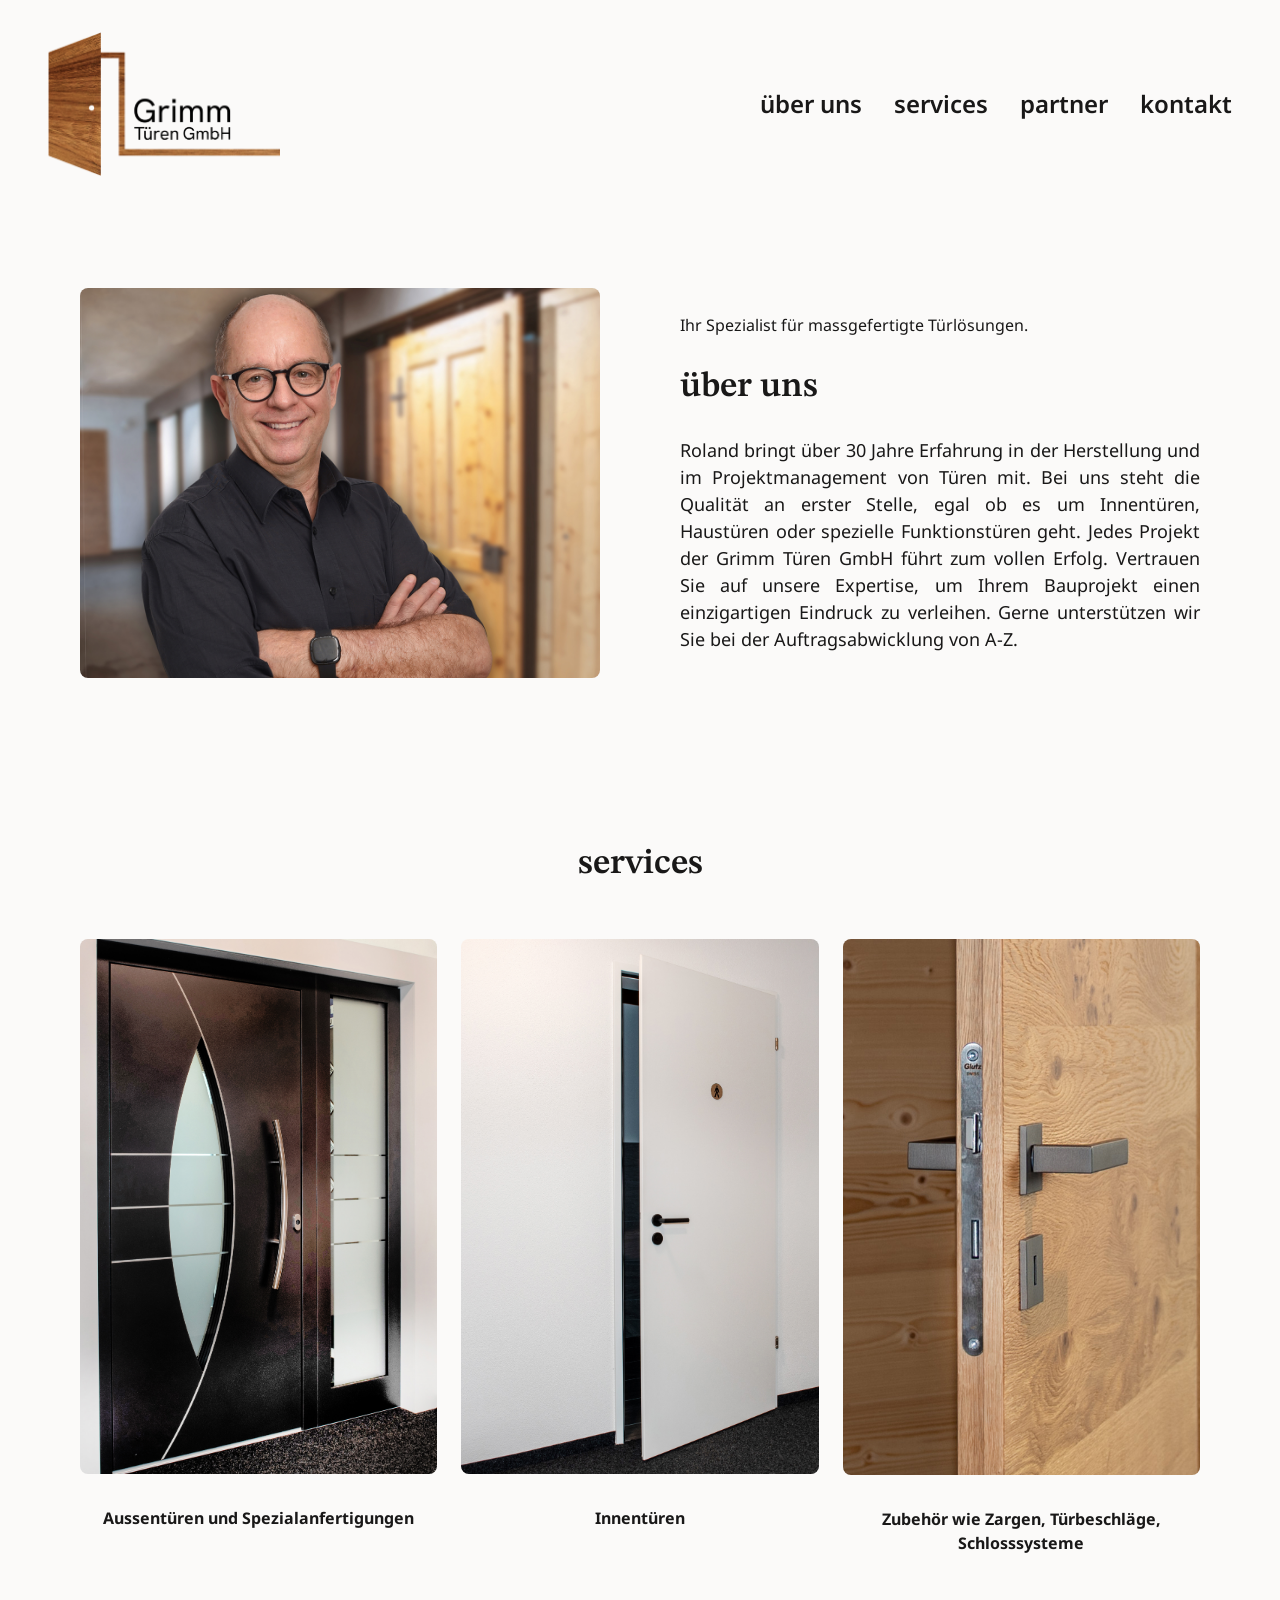
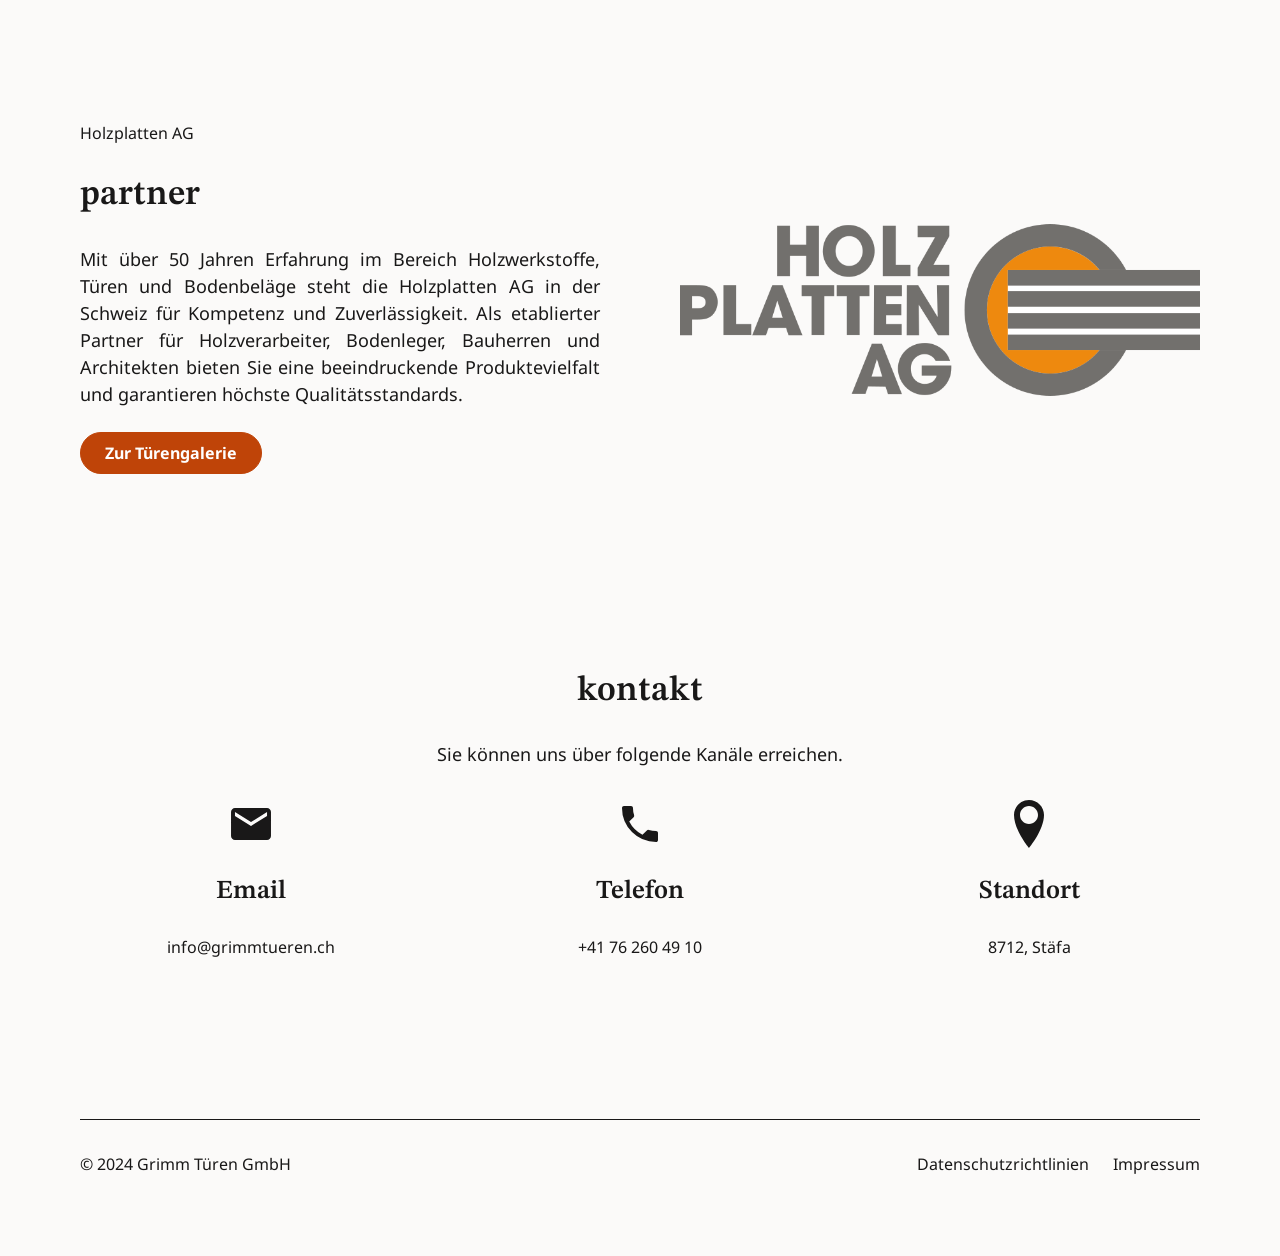
==== commit 3f18a3c9: "Update index.html" ====
--- a/index.html
+++ b/index.html
@@ -355,7 +355,7 @@
                                 </div>
                                 <a href="tel:+41796018379">
                                     <span class="contact-phone thq-body-small">
-                                        <span>+41 79 260 49 10</span>
+                                        <span>+41 76 260 49 10</span>
                                     </span>
                                 </a>
                             </div>
@@ -422,4 +422,4 @@
     </script>
 </body>
 
-</html>+</html>
